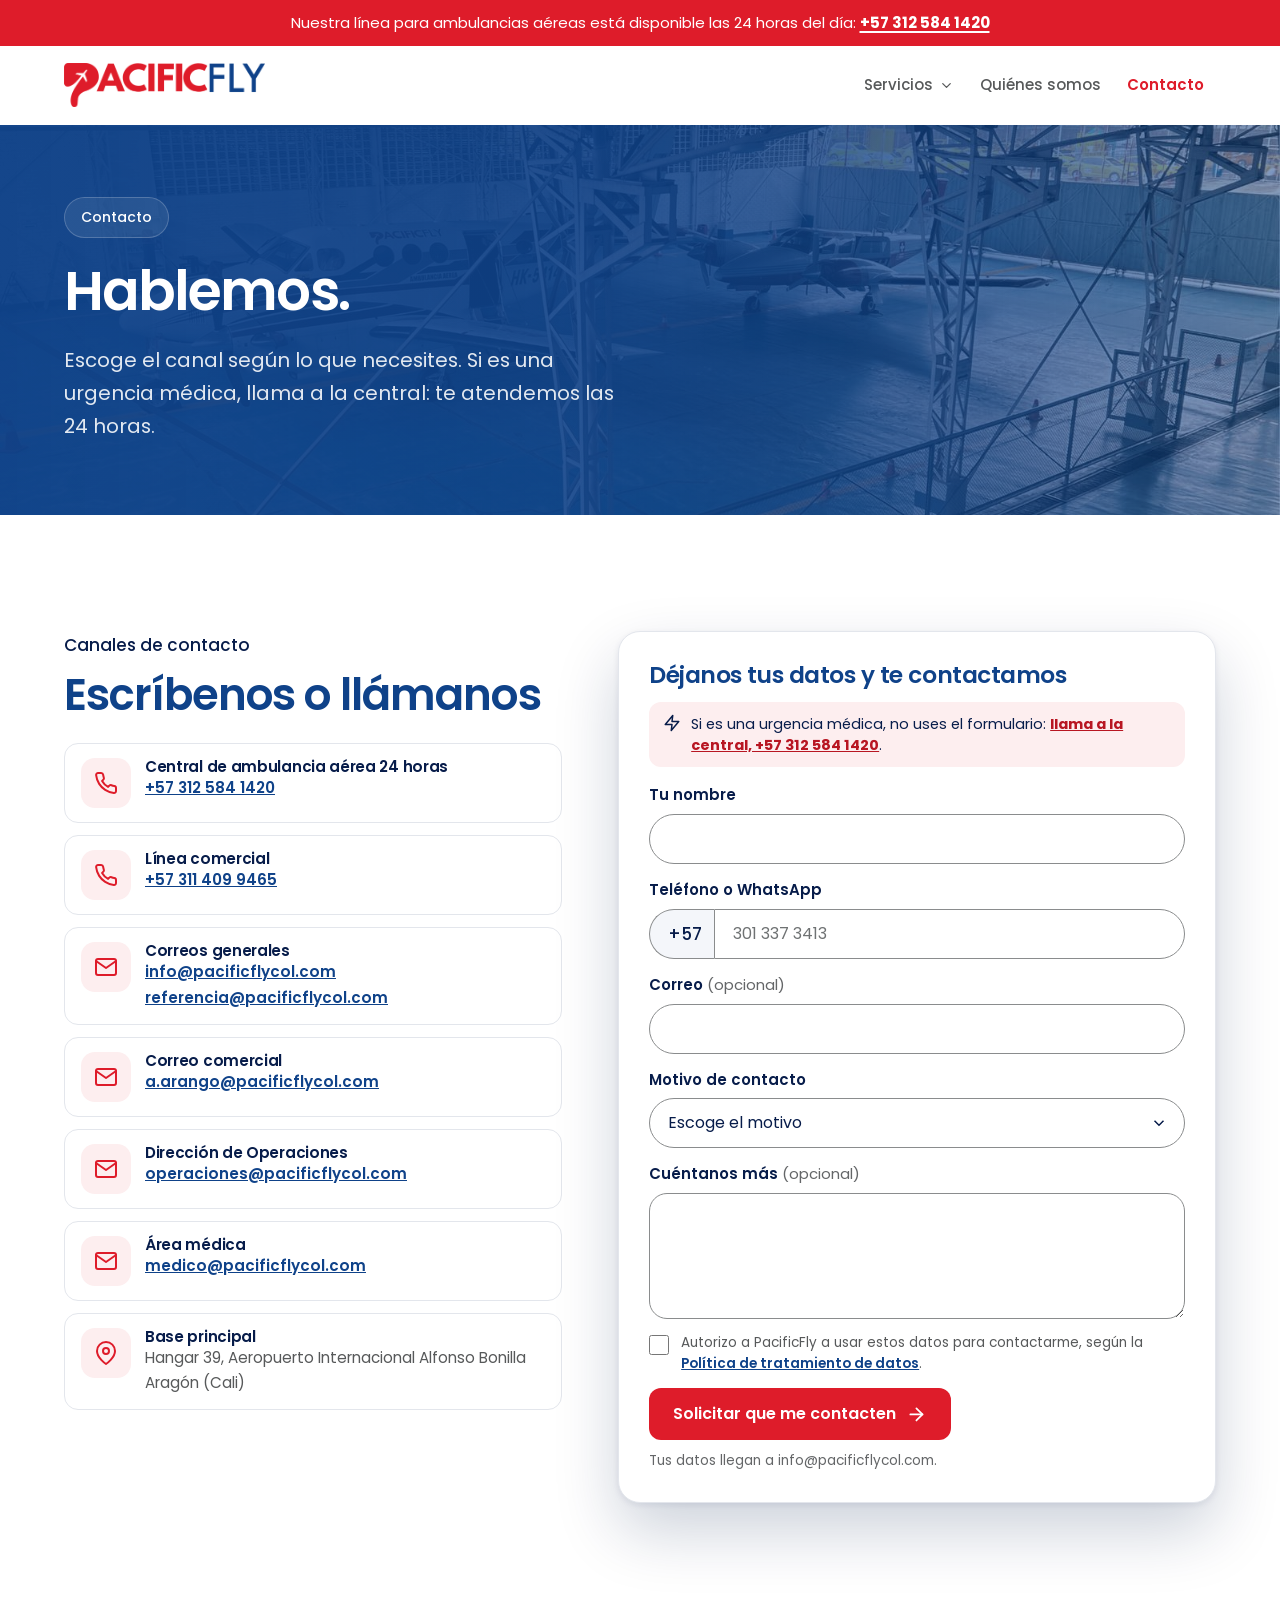
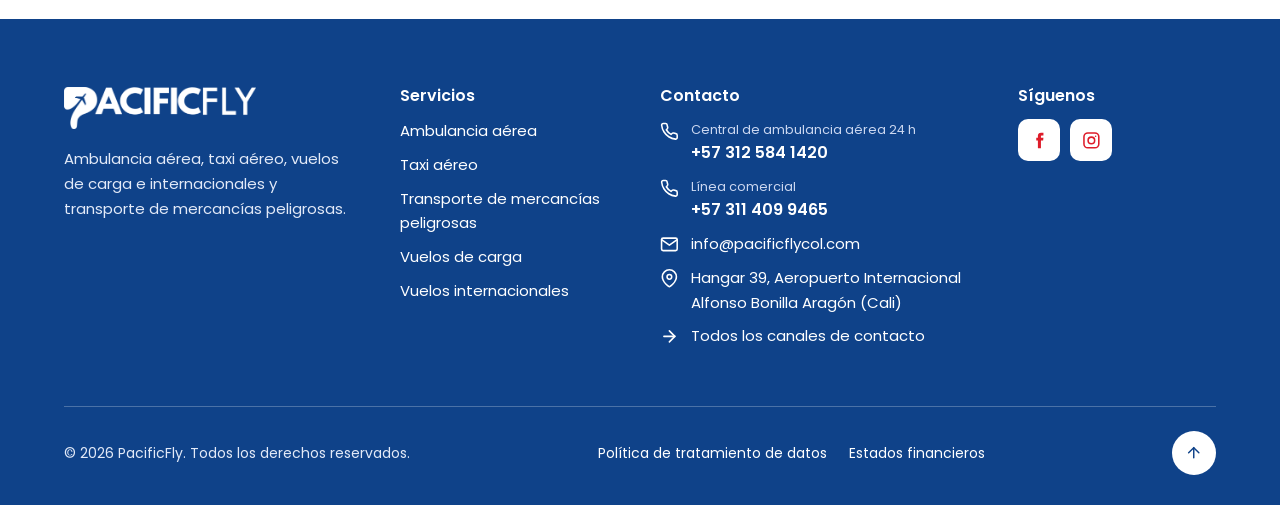
==== contacto.html @ 16eb0196 "Sitio de PacificFly, versión 7" ====
<!doctype html>
<html lang="es-CO">
<head>
<meta charset="utf-8">
<meta name="viewport" content="width=device-width, initial-scale=1, viewport-fit=cover">
<title>Contacto | PacificFly</title>
<meta name="description" content="Canales de contacto de PacificFly: central de ambulancia aérea 24 horas, línea comercial, correos por área y formulario para que te contactemos.">
<meta name="theme-color" content="#0F4289">
<!-- SITIO, versión 7 (5 de octubre de 2026). Generado con _fuente/generar.py: no editar este archivo, editar _fuente/. -->
<link rel="stylesheet" href="assets/estilos.css">
<script>document.documentElement.classList.add('js')</script>
</head>
<body>
<script src="assets/iconos.js"></script>

<a class="saltar" href="#contenido">Saltar al contenido</a>

<div class="barra-urgencia" role="region" aria-label="Línea de ambulancias aéreas">
  <div class="contenedor barra-urgencia__in">
    <p><span class="largo">Nuestra línea para ambulancias aéreas está disponible las 24 horas del día: </span><span class="corto">Ambulancias aéreas 24 h: </span><a href="tel:+573125841420">+57 312 584 1420</a></p>
  </div>
</div>

<header class="cabecera">
  <div class="contenedor cabecera__in">
    <a class="logo" href="index.html" aria-label="PacificFly, inicio"><img src="assets/logo-pacificfly.png" alt="PacificFly" width="900" height="197"></a>
    <nav class="nav" aria-label="Principal">
      <div class="nav__grupo">
        <button class="nav__servicios" type="button" aria-expanded="false" aria-controls="menu-servicios">Servicios<svg class="icono"><use href="#i-abajo"/></svg></button>
        <ul class="nav__desplegable" id="menu-servicios" hidden>
          <li><a href="index.html">Ambulancia aérea</a></li>
          <li><a href="taxi-aereo.html">Taxi aéreo</a></li>
          <li><a href="mercancias-peligrosas.html">Mercancías peligrosas</a></li>
          <li><a href="vuelos-de-carga.html">Vuelos de carga</a></li>
          <li><a href="vuelos-internacionales.html">Vuelos internacionales</a></li>
        </ul>
      </div>
      <a href="index.html#nosotros">Quiénes somos</a>
      <a href="contacto.html" aria-current="page">Contacto</a>
    </nav>
    <button class="menu-btn" type="button" aria-expanded="false" aria-controls="menu-movil" aria-label="Abrir menú"><svg class="icono"><use href="#i-menu"/></svg></button>
  </div>
  <div id="menu-movil" class="menu-movil" hidden>
    <nav class="contenedor" aria-label="Menú">
      <p class="menu-movil__titulo">Servicios</p>
      <a href="index.html">Ambulancia aérea</a>
      <a href="taxi-aereo.html">Taxi aéreo</a>
      <a href="mercancias-peligrosas.html">Mercancías peligrosas</a>
      <a href="vuelos-de-carga.html">Vuelos de carga</a>
      <a href="vuelos-internacionales.html">Vuelos internacionales</a>
      <a href="index.html#nosotros">Quiénes somos</a>
      <a href="contacto.html" aria-current="page">Contacto</a>
    </nav>
  </div>
</header>

<main id="contenido">

  <section class="hero hero--servicio hero--corto oscuro" id="inicio" aria-labelledby="titulo-contacto">
    <div class="hero__fondo" aria-hidden="true"></div>
    <div class="contenedor">
      <div class="hero__texto">
        <p class="chip-vivo">Contacto</p>
        <h1 id="titulo-contacto">Hablemos.</h1>
        <p class="hero__lead">Escoge el canal según lo que necesites. Si es una urgencia médica, llama a la central: te atendemos las 24 horas.</p>
      </div>
    </div>
  </section>

  <section class="seccion contacto" aria-label="Canales y formulario de contacto">
    <div class="contenedor contacto__in">
      <div class="revelar">
        <p class="ceja">Canales de contacto</p>
        <h2>Escríbenos o llámanos</h2>
        <ul class="canales">
          <li class="canal"><span class="icono-caja"><svg class="icono"><use href="#i-tel"/></svg></span><div><h3>Central de ambulancia aérea 24 horas</h3><p><a href="tel:+573125841420">+57 312 584 1420</a></p></div></li>
          <li class="canal"><span class="icono-caja"><svg class="icono"><use href="#i-tel"/></svg></span><div><h3>Línea comercial</h3><p><a href="tel:+573114099465">+57 311 409 9465</a></p></div></li>
          <li class="canal"><span class="icono-caja"><svg class="icono"><use href="#i-correo"/></svg></span><div><h3>Correos generales</h3><p><a href="mailto:info@pacificflycol.com">info@pacificflycol.com</a></p><p><a href="mailto:referencia@pacificflycol.com">referencia@pacificflycol.com</a></p></div></li>
          <li class="canal"><span class="icono-caja"><svg class="icono"><use href="#i-correo"/></svg></span><div><h3>Correo comercial</h3><p><a href="mailto:a.arango@pacificflycol.com">a.arango@pacificflycol.com</a></p></div></li>
          <li class="canal"><span class="icono-caja"><svg class="icono"><use href="#i-correo"/></svg></span><div><h3>Dirección de Operaciones</h3><p><a href="mailto:operaciones@pacificflycol.com">operaciones@pacificflycol.com</a></p></div></li>
          <li class="canal"><span class="icono-caja"><svg class="icono"><use href="#i-correo"/></svg></span><div><h3>Área médica</h3><p><a href="mailto:medico@pacificflycol.com">medico@pacificflycol.com</a></p></div></li>
          <li class="canal"><span class="icono-caja"><svg class="icono"><use href="#i-pin"/></svg></span><div><h3>Base principal</h3><p>Hangar 39, Aeropuerto Internacional Alfonso Bonilla Aragón (Cali)</p></div></li>
        </ul>
      </div>
      <div class="contacto__form revelar">
        <h2 id="form-titulo">Déjanos tus datos y te contactamos</h2>
        <p class="form__aviso"><svg class="icono"><use href="#i-rayo"/></svg><span>Si es una urgencia médica, no uses el formulario: <a href="tel:+573125841420">llama a la central, +57 312 584 1420</a>.</span></p>
        <form id="form-contacto" action="https://formsubmit.co/info@pacificflycol.com" method="POST" data-envio="https://formsubmit.co/ajax/info@pacificflycol.com" novalidate aria-labelledby="form-titulo">
          <input type="hidden" name="_subject" value="Contacto desde la página web">
          <input type="hidden" name="_template" value="table">
          <input type="text" name="_honey" class="sr-only" tabindex="-1" autocomplete="off" aria-hidden="true">
          <div class="formulario">
              <div class="campo">
                <label for="c-nombre">Tu nombre</label>
                <input class="control" id="c-nombre" name="Nombre" autocomplete="name" aria-describedby="c-nombre-error">
                <p class="error" id="c-nombre-error" hidden><svg class="icono"><use href="#i-alerta"/></svg><span></span></p>
              </div>
              <div class="campo">
                <label for="c-telefono">Teléfono o WhatsApp</label>
                <div class="tel"><span class="tel__prefijo" aria-hidden="true">+57</span><input class="control" id="c-telefono" name="Teléfono" type="tel" inputmode="tel" autocomplete="tel-national" placeholder="301 337 3413" aria-describedby="c-telefono-error"></div>
                <p class="error" id="c-telefono-error" hidden><svg class="icono"><use href="#i-alerta"/></svg><span></span></p>
              </div>
              <div class="campo">
                <label for="c-correo">Correo <span class="opcional">(opcional)</span></label>
                <input class="control" id="c-correo" name="Correo" type="email" autocomplete="email" aria-describedby="c-correo-error">
                <p class="error" id="c-correo-error" hidden><svg class="icono"><use href="#i-alerta"/></svg><span></span></p>
              </div>
              <div class="campo">
                <label for="c-motivo">Motivo de contacto</label>
                <select class="control" id="c-motivo" name="Motivo" aria-describedby="c-motivo-error"><option value="" selected disabled>Escoge el motivo</option><option>Ambulancia aérea</option><option>Taxi aéreo</option><option>Mercancías peligrosas</option><option>Vuelos de carga</option><option>Vuelos internacionales</option><option>Otro</option></select>
                <p class="error" id="c-motivo-error" hidden><svg class="icono"><use href="#i-alerta"/></svg><span></span></p>
              </div>
              <div class="campo">
                <label for="c-mensaje">Cuéntanos más <span class="opcional">(opcional)</span></label>
                <textarea class="control control--area" id="c-mensaje" name="Mensaje" rows="4" aria-describedby="c-mensaje-error"></textarea>
                <p class="error" id="c-mensaje-error" hidden><svg class="icono"><use href="#i-alerta"/></svg><span></span></p>
              </div>
              <div class="consentimiento">
                <input type="checkbox" id="c-datos" name="Autorizó el tratamiento de datos" value="Sí" aria-describedby="c-datos-error">
                <div>
                  <label for="c-datos">Autorizo a PacificFly a usar estos datos para contactarme, según la <a href="politica-de-datos.html">Política de tratamiento de datos</a>.</label>
                  <p class="error" id="c-datos-error" hidden><svg class="icono"><use href="#i-alerta"/></svg><span></span></p>
                </div>
              </div>
              <div class="form__pie">
                <button class="btn btn--llamar" type="submit"><span>Solicitar que me contacten</span><svg class="icono"><use href="#i-flecha"/></svg></button>
                <p>Tus datos llegan a info@pacificflycol.com.</p>
              </div>
          </div>
        </form>
        <p class="contacto-resultado contacto-resultado--ok" id="contacto-ok" role="status" tabindex="-1" hidden>Recibimos tus datos. Te contactaremos al <strong class="contacto-tel"></strong>. Si es una urgencia médica, no esperes: <a href="tel:+573125841420">llama a la central, +57 312 584 1420</a>.</p>
        <p class="contacto-resultado contacto-resultado--error" id="contacto-error" role="alert" tabindex="-1" hidden>No pudimos enviar tus datos. Siguen en el formulario: intenta de nuevo o <a href="tel:+573114099465">llama a la línea comercial, +57 311 409 9465</a>.</p>
      </div>
    </div>
  </section>
</main>

<footer class="pie">
  <div class="contenedor">
    <div class="pie__grid">
      <div class="pie__marca">
        <img src="assets/logo-pacificfly-blanco.png" alt="PacificFly" width="900" height="197" loading="lazy">
        <p>Ambulancia aérea, taxi aéreo, vuelos de carga e internacionales y transporte de mercancías peligrosas.</p>
      </div>
      <div>
        <h2>Servicios</h2>
        <ul>
          <li><a href="index.html">Ambulancia aérea</a></li>
          <li><a href="taxi-aereo.html">Taxi aéreo</a></li>
          <li><a href="mercancias-peligrosas.html">Transporte de mercancías peligrosas</a></li>
          <li><a href="vuelos-de-carga.html">Vuelos de carga</a></li>
          <li><a href="vuelos-internacionales.html">Vuelos internacionales</a></li>
        </ul>
      </div>
      <div>
        <h2>Contacto</h2>
        <ul class="pie__contacto">
          <li><svg class="icono"><use href="#i-tel"/></svg><span><span class="pie__etq">Central de ambulancia aérea 24 h</span><a class="pie__tel" href="tel:+573125841420">+57 312 584 1420</a></span></li>
          <li><svg class="icono"><use href="#i-tel"/></svg><span><span class="pie__etq">Línea comercial</span><a class="pie__tel" href="tel:+573114099465">+57 311 409 9465</a></span></li>
          <li><svg class="icono"><use href="#i-correo"/></svg><a href="mailto:info@pacificflycol.com">info@pacificflycol.com</a></li>
          <li><svg class="icono"><use href="#i-pin"/></svg><span>Hangar 39, Aeropuerto Internacional Alfonso Bonilla Aragón (Cali)</span></li>
          <li><svg class="icono"><use href="#i-flecha"/></svg><a href="contacto.html">Todos los canales de contacto</a></li>
        </ul>
      </div>
      <div>
        <h2>Síguenos</h2>
        <div class="redes">
          <a href="#" aria-label="PacificFly en Facebook"><svg class="icono"><use href="#i-fb"/></svg></a>
          <a href="#" aria-label="PacificFly en Instagram"><svg class="icono"><use href="#i-ig"/></svg></a>
        </div>
      </div>
    </div>
    <div class="pie__base">
      <p>© <span id="anio">2026</span> PacificFly. Todos los derechos reservados.</p>
      <nav class="pie__legal" aria-label="Información legal">
        <a href="politica-de-datos.html">Política de tratamiento de datos</a>
        <a href="#">Estados financieros</a>
      </nav>
      <a class="subir" href="#inicio" aria-label="Volver arriba"><svg class="icono"><use href="#i-arriba"/></svg></a>
    </div>
  </div>
</footer>

<nav class="barra-movil" aria-label="Contacto rápido">
  <a class="btn btn--llamar" href="tel:+573125841420"><svg class="icono"><use href="#i-tel"/></svg>Llamar 24 h</a>
  <a class="btn btn--wa-claro" href="https://wa.me/573125841420?text=Hola%2C%20necesito%20un%20traslado%20en%20ambulancia%20a%C3%A9rea." target="_blank" rel="noopener"><svg class="icono"><use href="#i-wa"/></svg>WhatsApp</a>
</nav>

<script src="assets/app.js"></script>
</body>
</html>
---- assets/estilos.css ----
/* PacificFly — estilos compartidos de la propuesta (versión 6, 5 de octubre de 2026).
   Marca: rojo #DE1C2A y azul #0F4289 en títulos, fondos y acciones. Secundarios (navy #071C4A,
   grises, blanco y rojos cercanos) solo en textos secundarios, detalles y títulos pequeños.
   Tipografía: Poppins, de los archivos que entregó la marca (assets/fuentes). */
@font-face{font-family:'Poppins';font-style:normal;font-weight:400;font-display:swap;src:url(fuentes/poppins-regular.woff2) format('woff2')}
@font-face{font-family:'Poppins';font-style:normal;font-weight:500;font-display:swap;src:url(fuentes/poppins-medium.woff2) format('woff2')}
@font-face{font-family:'Poppins';font-style:normal;font-weight:600;font-display:swap;src:url(fuentes/poppins-semibold.woff2) format('woff2')}
@font-face{font-family:'Poppins';font-style:normal;font-weight:700;font-display:swap;src:url(fuentes/poppins-bold.woff2) format('woff2')}
:root{
  --rojo:#DE1C2A; --rojo-osc:#B81622; --rojo-tinte:#FDEEEF; --rojo-mapa:#A8141F;
  --azul:#0F4289; --navy:#071C4A;
  --gris-50:#EEF0F3; --gris-100:#DCDFE5; --gris-claro:#DCE0E7; --gris-mapa:#CDD1D8; --azul-mapa:#A9C0E4;
  --gris:#57595A; --gris-2:#646668; --gris-borde:#8A8C8D; --gris-linea:#E3E6EC; --fondo:#F4F6FA;
  --verde-wa:#128C4A;
  --sombra:0 1px 2px rgba(7,28,74,.06),0 10px 30px rgba(7,28,74,.10);
  --sombra-alta:0 2px 6px rgba(7,28,74,.08),0 28px 64px rgba(7,28,74,.20);
}
*,*::before,*::after{box-sizing:border-box}
[hidden]{display:none!important}
html{scroll-behavior:smooth;-webkit-text-size-adjust:100%;scroll-padding-top:140px}
body{margin:0;font-family:'Poppins',system-ui,-apple-system,'Segoe UI',Roboto,Arial,sans-serif;font-size:1.0625rem;line-height:1.65;color:var(--gris);background:#fff;-webkit-font-smoothing:antialiased;text-rendering:optimizeLegibility}
img{max-width:100%;height:auto;display:block}
a{color:inherit}
h1,h2,h3{color:var(--azul);margin:0;font-weight:600;letter-spacing:-.02em;line-height:1.12}
h3{color:var(--navy)}
h2{font-size:clamp(1.9rem,3.4vw,2.85rem)}
p{margin:0}
ul,ol{margin:0;padding:0;list-style:none}
.contenedor{width:100%;max-width:1200px;margin:0 auto;padding:0 24px}
.sr-only{position:absolute;width:1px;height:1px;padding:0;margin:-1px;overflow:hidden;clip:rect(0,0,0,0);white-space:nowrap;border:0}
.icono{width:1.25em;height:1.25em;flex:none;fill:none;stroke:currentColor;stroke-width:2;stroke-linecap:round;stroke-linejoin:round}
:focus-visible{outline:3px solid var(--azul);outline-offset:3px;border-radius:8px}
.oscuro :focus-visible{outline-color:#fff}
.saltar{position:absolute;left:16px;top:-80px;background:var(--navy);color:#fff;padding:10px 16px;border-radius:8px;z-index:100;text-decoration:none;font-weight:600}
.saltar:focus{top:12px}
.aviso-prototipo{margin:0;padding:7px 16px;background:#2B2D30;color:#fff;font-size:.8125rem;line-height:1.4;text-align:center}

/* Botones: sin brillo ni ondas (versión 2) */
.btn{display:inline-flex;align-items:center;justify-content:center;gap:.65em;min-height:52px;padding:.7em 1.35em;border-radius:12px;border:2px solid transparent;font:inherit;font-size:1rem;font-weight:600;line-height:1.2;text-decoration:none;cursor:pointer;transition:background-color .2s ease,border-color .2s ease}
.btn .icono{width:1.3em;height:1.3em}
.btn--llamar{background:var(--rojo);color:#fff}
.btn--llamar:hover{background:var(--rojo-osc)}
.btn--llamar .timbre{display:grid;place-items:center;width:2.1em;height:2.1em;border-radius:50%;background:rgba(0,0,0,.16)}
.btn__txt{display:flex;flex-direction:column;align-items:flex-start;text-align:left;gap:2px}
.btn__txt small{font-size:.85rem;font-weight:500;letter-spacing:.02em}
.btn--xl{min-height:66px;padding:.7em 1.5em .7em .9em;font-size:1.0625rem}
.btn--wa{background:rgba(255,255,255,.07);color:#fff;border-color:rgba(255,255,255,.6)}
.btn--wa:hover{background:rgba(255,255,255,.15)}
.btn--wa-claro{background:#fff;color:var(--navy);border-color:var(--gris-borde)}
.btn--wa-claro:hover{border-color:var(--navy)}
.btn--wa-claro .icono{color:var(--verde-wa)}

/* Barra superior: frase y número, sin punto ni botón */
.barra-urgencia{background:var(--rojo);color:#fff;font-size:.9375rem}
.barra-urgencia__in{display:flex;align-items:center;justify-content:center;min-height:46px;text-align:center}
.barra-urgencia a{font-weight:700;white-space:nowrap;text-decoration:underline;text-decoration-thickness:1.5px;text-underline-offset:3px}
.barra-urgencia :focus-visible{outline-color:#fff}
.barra-urgencia .corto{display:none}

/* Cabecera, sin botón de llamada */
.cabecera{position:sticky;top:0;z-index:40;background:rgba(255,255,255,.97);backdrop-filter:saturate(1.4) blur(12px);border-bottom:1px solid transparent;transition:box-shadow .25s,border-color .25s}
.cabecera.con-sombra{box-shadow:0 8px 28px -14px rgba(7,28,74,.35);border-color:var(--gris-linea)}
.cabecera__in{display:flex;align-items:center;gap:20px;min-height:78px}
.logo{display:block;flex:none}
.logo img{height:44px;width:auto}
.nav{margin-left:auto;display:flex;align-items:center;gap:2px}
.nav a{padding:10px 12px;border-radius:8px;color:var(--gris);font-size:.9375rem;font-weight:500;text-decoration:none;transition:color .15s,background-color .15s}
.nav a:hover{color:var(--navy);background:var(--gris-50)}
.nav a[aria-current="page"]{color:var(--rojo);font-weight:600}
.nav__grupo{position:relative}
.nav__servicios{display:inline-flex;align-items:center;gap:6px;padding:10px 12px;border:0;border-radius:8px;background:none;color:var(--gris);font:inherit;font-size:.9375rem;font-weight:500;cursor:pointer}
.nav__servicios:hover,.nav__servicios[aria-expanded="true"]{color:var(--navy);background:var(--gris-50)}
.nav__servicios--activo{color:var(--rojo);font-weight:600}
.nav__servicios .icono{width:1em;height:1em;transition:transform .2s ease}
.nav__servicios[aria-expanded="true"] .icono{transform:rotate(180deg)}
.nav__desplegable{position:absolute;left:0;top:calc(100% + 8px);z-index:45;min-width:250px;margin:0;padding:8px;list-style:none;border-radius:14px;background:#fff;border:1px solid var(--gris-linea);box-shadow:var(--sombra-alta)}
.nav__desplegable a{display:block;padding:10px 12px}
.menu-movil__titulo{margin:8px 4px 0;font-size:.8rem;font-weight:600;letter-spacing:.06em;text-transform:uppercase;color:var(--gris-2)}
.menu-btn{display:none;width:46px;height:46px;margin-left:auto;border-radius:12px;align-items:center;justify-content:center;border:1.5px solid var(--gris-linea);background:#fff;color:var(--navy);cursor:pointer}
.menu-movil{border-top:1px solid var(--gris-linea);background:#fff;padding:8px 0 16px}
.menu-movil a{display:block;padding:14px 4px;border-bottom:1px solid var(--gris-linea);color:var(--navy);font-weight:500;text-decoration:none}
.menu-movil a[aria-current="page"]{color:var(--rojo);font-weight:600}
@media (min-width:761px){
  .barra-urgencia{position:sticky;top:0;z-index:41}
  .cabecera{top:46px}
}

/* Hero */
.hero{position:relative;isolation:isolate;overflow:hidden;background:var(--azul);color:#fff;padding:64px 0 104px}
.hero__fondo{position:absolute;inset:0;z-index:-2;background:url(hero-abordaje.jpg) 74% 34%/cover no-repeat;transform-origin:72% 40%;animation:acercar 16s ease-out both}
@keyframes acercar{from{transform:scale(1.09)}to{transform:scale(1)}}
.hero::before{content:"";position:absolute;inset:0;z-index:-1;background:
  linear-gradient(90deg,rgba(15,66,137,.97) 0%,rgba(15,66,137,.92) 34%,rgba(15,66,137,.62) 58%,rgba(15,66,137,.14) 100%),
  linear-gradient(0deg,rgba(15,66,137,.96) 0%,rgba(15,66,137,0) 44%)}
.hero__texto{position:relative;max-width:900px}
.chip-vivo{display:inline-flex;align-items:center;margin-bottom:24px;padding:8px 16px;border-radius:999px;background:rgba(255,255,255,.08);border:1px solid rgba(255,255,255,.2);font-size:.875rem;font-weight:500}
.hero h1{color:#fff;font-size:clamp(2.25rem,4.3vw,3.6rem);line-height:1.06;letter-spacing:-.035em}
.hero__lead{max-width:570px;margin-top:24px;font-size:clamp(1.05rem,1.55vw,1.25rem);color:rgba(255,255,255,.88)}
.hero__acciones{display:flex;flex-wrap:wrap;gap:14px;margin-top:34px}
.hero__garantias{display:flex;flex-wrap:wrap;gap:10px 24px;margin-top:28px;font-size:.9375rem;color:rgba(255,255,255,.92)}
.hero__garantias li{display:flex;align-items:center;gap:9px}
.check-circulo{display:grid;place-items:center;width:22px;height:22px;border-radius:50%;background:var(--rojo);color:#fff;flex:none}
.check-circulo .icono{width:13px;height:13px;stroke-width:3.2}
/* Hero de las páginas de servicio */
.hero--servicio{padding:72px 0 104px}
.hero--servicio .hero__fondo{background-image:url(hangar.jpg);background-position:center 62%;filter:grayscale(.35)}
.hero--servicio::before{background:linear-gradient(90deg,rgba(15,66,137,.97) 0%,rgba(15,66,137,.9) 45%,rgba(15,66,137,.72) 75%,rgba(15,66,137,.5) 100%)}
.hero__avion{position:absolute;right:-60px;bottom:28px;width:min(56vw,760px);z-index:0;pointer-events:none}


/* Tarjeta de urgencia */
/* Widget lateral «Ten a la mano»: pestaña en el borde derecho (escritorio) o botón flotante (celular) */
.ayuda{position:fixed;z-index:55;right:0;top:50%;transform:translateY(-50%);display:flex;flex-direction:row-reverse;align-items:center;gap:12px;pointer-events:none}
.ayuda > *{pointer-events:auto}
.ayuda__boton{display:flex;align-items:center;gap:10px;padding:18px 12px;border:2px solid #fff;border-left:0;border-radius:14px 0 0 14px;background:var(--azul);color:#fff;font:inherit;font-size:.9375rem;font-weight:600;cursor:pointer;writing-mode:vertical-rl;transform:rotate(180deg);box-shadow:var(--sombra-alta)}
.ayuda__boton:hover{background:var(--navy)}
.ayuda__boton .icono{transform:rotate(180deg)}
.ayuda__boton[aria-expanded="true"]{background:var(--navy)}
.ayuda__panel{width:360px;max-height:min(70vh,560px);overflow:auto;padding:20px 22px;border-radius:18px;background:#fff;border:1px solid var(--gris-linea);box-shadow:var(--sombra-alta)}
.ayuda__panel:not([hidden]){animation:ayudaEntra .25s ease}
@keyframes ayudaEntra{from{opacity:0;transform:translateX(14px)}to{opacity:1;transform:none}}
.ayuda__cabeza{display:flex;align-items:flex-start;justify-content:space-between;gap:12px}
.ayuda__cabeza h2{font-size:1.125rem;line-height:1.3;color:var(--navy)}
.ayuda__cabeza h2:focus{outline:none}
.ayuda__cerrar{display:grid;place-items:center;flex:none;width:36px;height:36px;border:0;border-radius:50%;background:var(--fondo);color:var(--navy);cursor:pointer}
.ayuda__cerrar:hover{background:var(--gris-100)}
.ayuda__sub{margin-top:6px;font-size:.875rem;font-weight:600;color:var(--azul)}
.ayuda .checklist{margin-top:12px}
.checklist strong{color:var(--navy);font-weight:600}
.tener{padding:22px 24px;border-radius:16px;background:var(--fondo)}
.tener h3{font-size:1rem}
.checklist{display:grid;grid-template-columns:1fr;gap:10px;margin-top:12px;font-size:.9375rem;line-height:1.45}
.checklist--2{grid-template-columns:1fr 1fr;gap:10px 24px}
.checklist li{display:flex;align-items:flex-start;gap:10px}
.checklist .icono{width:1.05em;height:1.05em;margin-top:.15em;color:var(--rojo);stroke-width:3}
.tener__nota{margin-top:14px;font-size:.9rem;color:var(--gris-2)}

/* Formulario de contacto (página Contacto) */
.enlace{display:inline-flex;align-items:center;gap:.4em;padding:0;border:0;background:none;color:var(--azul);font:inherit;font-weight:600;text-align:left;text-decoration:underline;text-decoration-thickness:1.5px;text-underline-offset:4px;cursor:pointer}
.enlace .icono{width:1.05em;height:1.05em}
.form-contacto{margin-top:18px;padding-top:18px;border-top:1px solid var(--gris-linea)}
.form__aviso{display:flex;gap:10px;align-items:flex-start;padding:12px 14px;border-radius:12px;background:var(--rojo-tinte);color:var(--navy);font-size:.9rem;line-height:1.45}
.form__aviso a{color:var(--rojo-osc);font-weight:700}
.formulario{display:grid;grid-template-columns:1fr;gap:14px;margin-top:16px}
.campo{display:grid;gap:6px}
.campo label{font-size:.9375rem;font-weight:600;color:var(--navy)}
.control{width:100%;height:50px;padding:0 18px;border-radius:999px;border:1.5px solid var(--gris-borde);background:#fff;color:var(--navy);font:inherit;font-size:1rem}
.control::placeholder{color:#6F7273}
.control:focus{outline:none;border-color:var(--azul);box-shadow:0 0 0 4px rgba(15,66,137,.2)}
.control[aria-invalid="true"]{border-color:var(--rojo);box-shadow:0 0 0 4px rgba(222,28,42,.12)}
.tel{display:flex}
.tel__prefijo{display:flex;align-items:center;padding:0 12px 0 18px;border:1.5px solid var(--gris-borde);border-right:0;border-radius:999px 0 0 999px;background:var(--fondo);color:var(--navy);font-weight:500}
.tel .control{border-radius:0 999px 999px 0}
.error{display:flex;align-items:flex-start;gap:6px;color:#B0102A;font-size:.875rem;font-weight:500;line-height:1.4}
.error .icono{width:1.1em;height:1.1em;margin-top:.1em}
.consentimiento{display:flex;align-items:flex-start;gap:12px;font-size:.85rem;line-height:1.5}
.consentimiento input{flex:none;width:20px;height:20px;margin:2px 0 0;accent-color:var(--azul)}
.consentimiento a{color:var(--azul);font-weight:600}
.form__pie{display:flex;flex-wrap:wrap;align-items:center;gap:10px 16px}
.form__pie p{font-size:.85rem;color:var(--gris-2)}
.btn[disabled]{opacity:.7;cursor:progress}
.contacto-resultado{margin-top:18px;padding:16px 18px;border-radius:14px;font-size:.95rem;line-height:1.5}
.contacto-resultado:focus{outline:none}
.contacto-resultado--ok{background:#E6F6EE;color:#0B5E35}
.contacto-resultado--error{background:var(--rojo-tinte);color:var(--navy)}
.contacto-resultado a{color:inherit;font-weight:700}

.control--area{height:auto;min-height:110px;padding:14px 18px;border-radius:18px;resize:vertical;line-height:1.5}
select.control{appearance:none;background:#fff url("data:image/svg+xml,%3Csvg xmlns='http://www.w3.org/2000/svg' viewBox='0 0 24 24' fill='none' stroke='%23071C4A' stroke-width='2'%3E%3Cpolyline points='6 9 12 15 18 9'/%3E%3C/svg%3E") right 16px center/18px no-repeat;padding-right:44px}
.opcional{font-weight:400;color:var(--gris-2)}
.hero--corto{padding-bottom:72px}
.contacto__in{display:grid;grid-template-columns:5fr 6fr;gap:56px;align-items:start}
.canales{display:grid;gap:12px;margin-top:24px}
.canal{display:flex;gap:14px;align-items:flex-start;padding:14px 16px;border-radius:14px;border:1px solid var(--gris-linea);background:#fff}
.canal h3{font-size:.95rem}
.canal p{font-size:.95rem;overflow-wrap:anywhere}
.canal a{color:var(--azul);font-weight:600}
.contacto__form{padding:30px;border-radius:22px;background:#fff;border:1px solid var(--gris-linea);box-shadow:var(--sombra-alta)}
.contacto__form h2{font-size:1.45rem}
.contacto__form .form__aviso{margin-top:14px}

/* Política de tratamiento de datos */
.legal__in{display:grid;grid-template-columns:260px 1fr;gap:64px;align-items:start}
.legal__indice{position:sticky;top:120px;padding:22px 20px;border-radius:18px;background:var(--fondo);border:1px solid var(--gris-linea)}
.legal__indice-titulo{margin-bottom:10px;color:var(--navy);font-weight:600}
.legal__indice ol{margin:0;padding-left:20px;list-style:decimal;font-size:.9rem;line-height:1.5}
.legal__indice li+li{margin-top:6px}
.legal__indice a{color:var(--gris);text-decoration:none}
.legal__indice a:hover{color:var(--azul);text-decoration:underline}
.legal__texto{max-width:760px}
.legal__descarga{max-width:760px}.legal__descarga p+p{margin-top:16px}.legal__descarga .btn{margin-top:32px}
.legal__texto h2{margin-top:44px;font-size:1.5rem;scroll-margin-top:120px}
.legal__texto h3{font-size:1.0625rem;color:var(--navy)}
.legal__texto p,.legal__texto li{margin-top:12px;line-height:1.7}
.legal__texto ul{padding-left:22px;list-style:disc}
.legal__texto li::marker{color:var(--rojo)}
.legal__texto a{color:var(--azul)}
.legal__texto mark{padding:0 4px;border-radius:4px;background:#FFF1B8;color:var(--navy);font-weight:600}
.legal__aviso{padding:18px 20px;border-radius:14px;background:var(--rojo-tinte);border-left:4px solid var(--rojo);color:var(--navy)}
.legal__aviso p{margin-top:6px}
.legal__definiciones{margin-top:16px}
.legal__definiciones div{display:grid;grid-template-columns:150px 1fr;gap:16px;padding:12px 0;border-bottom:1px solid var(--gris-linea)}
.legal__definiciones dt{color:var(--navy);font-weight:600}
.legal__definiciones dd{margin:0;line-height:1.6}
.legal__plazos{display:grid;grid-template-columns:1fr 1fr;gap:16px;margin-top:16px}
.legal__plazos>div{padding:20px;border-radius:16px;background:#fff;border:1px solid var(--gris-linea);box-shadow:0 10px 24px -18px rgba(7,28,74,.35)}
.legal__plazos p{margin-top:8px}

/* Secciones y títulos (sin raya roja antes de la ceja) */
.seccion{padding:116px 0}
.ceja{margin-bottom:12px;color:var(--navy);font-size:1.0625rem;font-weight:500}
.ceja--clara{color:var(--gris-claro)}
.intro{max-width:620px;margin-top:16px;font-size:1.125rem}

/* Cobertura */
.cobertura{background:var(--fondo)}
.solo-celular{display:none}
@media (min-width:761px){#cobertura{padding:56px 0}#nosotros{padding-bottom:56px}#flota{padding-top:64px}}
.cobertura__in{display:grid;grid-template-columns:5fr 6fr;gap:56px;align-items:center}
.cifras-mini{display:grid;grid-template-columns:repeat(3,1fr);gap:12px;margin:30px 0 26px}
.cifras-mini div{padding:16px;border-radius:14px;background:#fff;border:1px solid var(--gris-linea)}
.cifras-mini dt{font-size:1.85rem;font-weight:700;line-height:1.1;color:var(--navy);letter-spacing:-.02em}
.cifras-mini dd{margin:6px 0 0;font-size:.85rem;line-height:1.35;color:var(--gris-2)}
.cobertura__cta{font-size:1rem}
.cobertura__cta a{color:var(--azul);font-weight:600}
.mapa{position:relative;margin:0}
.mapa > svg{display:block;width:100%;height:auto;max-height:760px;overflow:visible}
.depto{fill:var(--azul-mapa);stroke:#fff;stroke-width:1.5;transition:fill .7s ease}
.depto--cob{fill:var(--rojo)}
.depto--cob2{fill:var(--rojo-mapa)}
.js .mapa:not(.en-vista) .depto--cob,.js .mapa:not(.en-vista) .depto--cob2{fill:var(--azul-mapa)}
.ruta{fill:none;stroke:var(--azul);stroke-width:2.4;stroke-linecap:round;stroke-dasharray:1;stroke-dashoffset:0;transition:stroke-dashoffset 1.3s cubic-bezier(.3,.6,.2,1)}
.js .mapa:not(.en-vista) .ruta{stroke-dashoffset:1}
.nodo{fill:#fff;stroke:var(--azul);stroke-width:2.6;transition:opacity .5s ease}
.js .mapa:not(.en-vista) .nodo,.js .mapa:not(.en-vista) .etiqueta{opacity:0}
.etiqueta{font-family:'Poppins',sans-serif;font-size:19px;font-weight:600;fill:var(--navy);paint-order:stroke;stroke:#F4F6FA;stroke-width:5px;stroke-linejoin:round;transition:opacity .6s ease 1.4s}
.etiqueta--base{font-size:22px;font-weight:700}
.capital{fill:#fff;stroke:var(--gris-2);stroke-width:1.6px;transition:opacity .6s ease 1.2s}
.js .mapa:not(.en-vista) .capital{opacity:0}
.etiqueta--capital{font-size:18px;font-weight:500;fill:var(--gris);stroke-width:5px}
.ruta--aliado{stroke-dasharray:1.3 1.5;stroke-width:2.2;transition:opacity .8s ease}
.js .mapa:not(.en-vista) .ruta--aliado{stroke-dashoffset:0;opacity:0}
.ruta--zona{stroke:var(--rojo);stroke-width:4}
.nodo--zona{fill:var(--rojo);stroke:#fff;stroke-width:3}
.etiqueta--zona{fill:var(--rojo);font-weight:700}
.base-pin{fill:var(--rojo);stroke:#fff;stroke-width:2.5}
.base-pulso{fill:none;stroke:var(--rojo);stroke-width:2;transform-box:fill-box;transform-origin:center;animation:pulsoBase 3s ease-out infinite}
@keyframes pulsoBase{from{transform:scale(.4);opacity:.6}to{transform:scale(2.2);opacity:0}}
.insular__caja{fill:#fff;stroke:var(--gris-borde);stroke-width:1.2}
.insular__isla{fill:var(--azul-mapa);stroke:var(--azul);stroke-width:1.6px;vector-effect:non-scaling-stroke}
.etiqueta--insular{font-size:14px;font-weight:500;fill:var(--gris-2)}
.cobertura__zona{margin-top:14px;padding:12px 16px;border-left:4px solid var(--rojo);border-radius:0 12px 12px 0;background:#fff;color:var(--navy)}
.avioncito{fill:var(--navy);opacity:0;transition:opacity .5s ease 2.4s}
.mapa.en-vista .avioncito{opacity:1}
.leyenda{display:flex;flex-wrap:wrap;gap:8px 20px;margin-top:14px;font-size:.8125rem;color:var(--gris-2)}
.leyenda span{display:inline-flex;align-items:center;gap:8px}
.muestra{display:inline-block;width:14px;height:14px;border-radius:4px}
.muestra--linea{width:22px;height:0;border-radius:0;border-top:2.4px solid var(--azul)}
.muestra--cobertura{background:var(--azul-mapa);border:1px solid #8FA9D6}
.muestra--punteada{border-top-style:dashed}
.muestra--pin{width:16px;height:16px;fill:var(--rojo)}

/* Páginas de servicio: lo que hay que tener a la mano para cotizar */
.requisitos{display:grid;grid-template-columns:5fr 6fr;gap:56px;align-items:center}
.requisitos .tener{background:#fff;border:1px solid var(--gris-linea)}
@media (max-width:1100px){.requisitos{grid-template-columns:1fr;gap:28px}}

/* Cómo funciona */
.pasos{--n:4;position:relative;margin-top:54px}
.pasos__lista{display:grid;grid-auto-flow:column;grid-auto-columns:1fr;gap:24px}
.pasos__ruta{position:absolute;top:34px;left:calc(50% / var(--n));right:calc(50% / var(--n));height:2px;background:repeating-linear-gradient(90deg,#B5BAC3 0 7px,transparent 7px 15px)}
.pasos__progreso{display:none}
.pasos__avion{position:absolute;top:-11px;left:0;width:24px;height:24px;color:var(--azul);transform:rotate(90deg)}
.pasos.en-vista .pasos__avion{animation:volar 3.2s .4s cubic-bezier(.45,0,.25,1) both}
@keyframes volar{from{left:0}to{left:calc(100% - 24px)}}
.paso{position:relative}
.paso__icono{position:relative;z-index:1;display:grid;place-items:center;width:70px;height:70px;border-radius:50%;background:#fff;border:2px solid var(--gris-100);color:var(--azul);box-shadow:var(--sombra)}
.paso__icono .icono{width:28px;height:28px}
.paso:first-child .paso__icono{background:var(--rojo);border-color:var(--rojo);color:#fff}
.paso:last-child .paso__icono{background:var(--navy);border-color:var(--navy);color:#fff}
.paso__num{display:block;margin-top:20px;font-size:.8rem;font-weight:600;letter-spacing:.08em;color:var(--rojo)}
.paso h3{margin-top:4px;font-size:1.1875rem}
.paso p{margin-top:8px;font-size:.98rem}
.pasos__cierre{margin-top:44px;text-align:center;font-size:1.25rem;font-weight:600;color:var(--azul)}

/* Tipos de traslado: cuadrícula de 4 x 2 en escritorio, deslizable en celular */
.tipos{position:relative;isolation:isolate;overflow:hidden;background:var(--azul);color:#fff}
.tipos__fondo{position:absolute;inset:0;z-index:-2;background:url(hangar.jpg) center 62%/cover no-repeat;filter:grayscale(1) contrast(1.1);opacity:.55}
.tipos::before{content:"";position:absolute;inset:0;z-index:-1;background:linear-gradient(160deg,rgba(15,66,137,.95) 0%,rgba(15,66,137,.86) 100%)}
.tipos h2{color:#fff}
.tipos .intro{color:rgba(255,255,255,.85)}
.tipos__grid{display:grid;grid-template-columns:repeat(4,1fr);gap:20px;margin-top:48px}
.tipo{display:flex;flex-direction:column;padding:28px 24px;border-radius:20px;background:rgba(255,255,255,.07);border:1px solid rgba(255,255,255,.16);backdrop-filter:blur(8px);transition:transform .25s ease,background-color .25s ease,border-color .25s ease}
.tipo:hover{transform:translateY(-5px);background:rgba(255,255,255,.11);border-color:rgba(255,255,255,.34)}
.tipos__controles{display:none}
.tipo__icono{display:grid;place-items:center;width:66px;height:66px;border-radius:50%;background:#fff;color:var(--rojo)}
.tipo__icono .icono{width:30px;height:30px;stroke-width:1.8}
.tipo h3{margin-top:20px;font-size:1.1875rem;color:#fff}
.tipo p{margin-top:8px;font-size:.95rem;line-height:1.55;color:rgba(255,255,255,.82)}

/* Indicadores */
.indicadores{position:relative;overflow:hidden;padding:84px 0;background:var(--rojo);color:#fff}
.indicadores h2{color:#fff;text-align:center;font-size:clamp(1.6rem,2.6vw,2.2rem)}
.indicadores__grid{position:relative;display:grid;grid-template-columns:repeat(4,1fr);gap:24px;margin-top:46px;text-align:center}
.indicador .icono{width:46px;height:46px;margin:0 auto;stroke-width:1.6}
.indicador strong{display:block;margin-top:14px;font-size:clamp(2.4rem,4.4vw,3.7rem);font-weight:700;line-height:1;letter-spacing:-.03em;font-variant-numeric:tabular-nums}
.indicador span{display:block;margin-top:10px;font-size:1rem;line-height:1.4}

/* Por qué PacificFly: foto a todo el ancho, en su proporción, sin recortar a nadie */
.porque__in{display:grid;grid-template-columns:1fr 1fr;grid-template-areas:"foto cabeza" "foto cuerpo";column-gap:64px;align-items:start}
.porque__cabeza{grid-area:cabeza;align-self:end}
.porque__cuerpo{grid-area:cuerpo}
.porque__foto{grid-area:foto;align-self:center;position:relative;margin:0 0 36px}
.porque__foto img{width:100%;border-radius:24px;box-shadow:var(--sombra-alta)}
.porque__sello{position:absolute;right:32px;bottom:-36px;display:flex;align-items:center;gap:14px;max-width:310px;padding:16px 18px;border-radius:18px;background:#fff;box-shadow:var(--sombra-alta)}
.porque__sello .icono-caja{width:50px;height:50px;border-radius:50%;background:var(--rojo);color:#fff}
.porque__sello strong{display:block;color:var(--navy);font-size:1rem;line-height:1.3}
.sello__txt span{display:block;font-size:.85rem;color:var(--gris-2);line-height:1.35;margin-top:2px}
.icono-caja{display:grid;place-items:center;flex:none;width:50px;height:50px;border-radius:14px;background:var(--rojo-tinte);color:var(--rojo)}
.icono-caja .icono{width:24px;height:24px}
.razones{display:grid;grid-template-columns:1fr 1fr;gap:26px 28px;margin-top:30px}
.razon h3{margin-top:14px;font-size:1.0625rem}
.razon p{margin-top:6px;font-size:.95rem;line-height:1.55}
.credenciales{display:flex;flex-wrap:wrap;gap:10px;margin-top:34px}
.credenciales li{display:inline-flex;align-items:center;gap:10px;padding:10px 16px;border-radius:999px;border:1px solid var(--gris-linea);background:#fff;color:var(--navy);font-size:.9rem;font-weight:500}
.credenciales .icono{color:var(--azul)}

/* Flota: la imagen cambia con el avión seleccionado */
.flota{overflow:hidden;background:linear-gradient(180deg,#fff 0%,var(--fondo) 100%)}
.flota__in{display:grid;grid-template-columns:5fr 7fr;gap:40px;align-items:center}
.flota__lista{display:grid;gap:12px;margin-top:30px}
.flota__tab{display:flex;align-items:center;gap:16px;width:100%;padding:16px 18px;border-radius:16px;background:#fff;border:2px solid var(--gris-linea);color:var(--navy);font:inherit;text-align:left;cursor:pointer;transition:border-color .15s,background-color .15s}
.flota__tab:hover{border-color:var(--gris-claro)}
.flota__tab[aria-selected="true"]{border-color:var(--azul);background:var(--gris-50)}
.flota__tab .icono-caja{background:var(--gris-50);color:var(--azul)}
.flota__tab[aria-selected="true"] .icono-caja{background:var(--azul);color:#fff}
.flota__tab strong{display:block;font-size:1.0625rem;font-weight:600;line-height:1.3}
.flota__tab small{display:block;font-size:.9rem;color:var(--gris-2)}
.flota__img{position:relative;margin:0;min-height:300px;display:flex;flex-direction:column;justify-content:center}
.flota__img::before{content:attr(data-marca);position:absolute;right:2%;top:-6%;z-index:0;font-size:clamp(7rem,17vw,15rem);font-weight:700;line-height:1;letter-spacing:-.05em;color:var(--gris-50)}
.flota__foto{position:relative;z-index:1;width:118%;max-width:none;margin-left:-4%;transition:opacity .35s ease}
.flota__foto.cambiando{opacity:0}
.flota__foto--estudio{mix-blend-mode:multiply;width:100%;margin-left:0;-webkit-mask-image:linear-gradient(to bottom,transparent,#000 10%,#000 90%,transparent),linear-gradient(to right,transparent,#000 3%,#000 97%,transparent);-webkit-mask-composite:source-in;mask-image:linear-gradient(to bottom,transparent,#000 10%,#000 90%,transparent),linear-gradient(to right,transparent,#000 3%,#000 97%,transparent);mask-composite:intersect}
.flota__pendiente{position:relative;z-index:1;display:grid;place-items:center;gap:12px;min-height:280px;margin:0 6%;padding:28px;border:2px dashed var(--gris-100);border-radius:24px;background:rgba(255,255,255,.7);text-align:center;color:var(--gris-2)}
.flota__pendiente .icono{width:54px;height:54px;color:var(--gris-100)}
.flota__pendiente strong{display:block;color:var(--navy)}
.flota__carrusel{display:none}
.flota__deslizable{display:flex;gap:12px;margin:24px -16px 0;padding:0 16px 4px;overflow-x:auto;scroll-snap-type:x mandatory;scroll-padding:0 16px;scrollbar-width:none;list-style:none}
.flota__deslizable::-webkit-scrollbar{display:none}
.flota__slide{flex:0 0 86%;scroll-snap-align:start;padding:18px 16px;border-radius:18px;background:#fff;border:1px solid var(--gris-linea)}
.flota__slide img{width:100%;height:170px;object-fit:contain}
.flota__slide img.flota__foto--estudio{width:100%}
.flota__slide h3{margin-top:12px;font-size:1.0625rem}
.flota__slide p{margin-top:2px;font-size:.9rem;color:var(--gris-2)}
.flota__controles{display:flex;align-items:center;justify-content:space-between;gap:12px;margin-top:14px}
.flota__btn{display:grid;place-items:center;width:46px;height:46px;border-radius:50%;border:1.5px solid var(--gris-borde);background:#fff;color:var(--navy);cursor:pointer}
.flota__btn:disabled{opacity:.35;cursor:default}
.flota__contador{font-size:.9rem;color:var(--gris-2)}
.flota__img figcaption{position:relative;z-index:1;margin-top:6px;text-align:center;font-size:.875rem;color:var(--gris-2)}

/* Preguntas frecuentes */
.faq__in{display:grid;grid-template-columns:4fr 7fr;gap:64px;align-items:start}
.faq__intro{position:sticky;top:150px}
.acordeon__item{border-bottom:1px solid var(--gris-linea)}
.acordeon__item:first-child{border-top:1px solid var(--gris-linea)}
.acordeon__item h3{margin:0;font-size:inherit;letter-spacing:0}
.acordeon__btn{display:flex;align-items:center;gap:18px;width:100%;padding:24px 0;border:0;background:none;color:var(--navy);font:inherit;text-align:left;cursor:pointer}
.acordeon__num{min-width:2.2ch;font-size:1.25rem;font-weight:400;color:var(--gris-2)}
.acordeon__txt{flex:1;font-size:1.125rem;font-weight:600;line-height:1.35}
.acordeon__flecha{display:grid;place-items:center;flex:none;width:38px;height:38px;border-radius:50%;background:var(--fondo);transition:transform .25s ease,background-color .2s ease,color .2s ease}
.acordeon__btn:hover .acordeon__flecha{background:var(--gris-100)}
.acordeon__btn[aria-expanded="true"] .acordeon__flecha{transform:rotate(180deg);background:var(--rojo);color:#fff}
.acordeon__panel{padding:0 56px 26px calc(2.2ch + 18px)}

/* Llamado final */
.final{position:relative;overflow:hidden;padding:104px 0;background:var(--fondo);text-align:center}
.final p{margin-top:14px;font-size:1.1875rem}
.final__acciones{position:relative;isolation:isolate;display:flex;flex-wrap:wrap;justify-content:center;gap:14px;margin-top:34px}
.final__linea{position:absolute;left:50%;top:50%;z-index:-1;width:100vw;height:120px;transform:translate(-50%,-50%);opacity:.35;pointer-events:none}
.final__nota{margin-top:26px!important;font-size:.9375rem!important}
.final__nota a{color:var(--azul);font-weight:600}

/* Pie */
.pie{background:var(--azul);color:#fff;padding:68px 0 30px;font-size:.9375rem}
.pie__grid{display:grid;grid-template-columns:1.35fr 1fr 1.45fr .9fr;gap:40px}
.pie__marca img{height:42px;width:auto}
.pie__marca p{margin-top:18px;max-width:300px;color:#E3EAF8}
.pie h2{margin-bottom:14px;color:#fff;font-size:1rem;letter-spacing:0}
.pie a{color:#fff;text-decoration:none}
.pie a:hover{text-decoration:underline;text-underline-offset:3px}
.pie li{margin:9px 0}
.pie__contacto li{display:flex;align-items:flex-start;gap:12px}
.pie__contacto .icono{margin-top:.2em}
.pie__etq{display:block;font-size:.8rem;color:#CBD7F0}
.pie__tel{font-weight:600;font-size:1rem}
.redes{display:flex;gap:10px}
.redes a{display:grid;place-items:center;width:42px;height:42px;border-radius:10px;background:#fff;color:var(--rojo)}
.redes a:hover{text-decoration:none}
.pie__base{display:flex;flex-wrap:wrap;align-items:center;justify-content:space-between;gap:14px;margin-top:48px;padding-top:24px;border-top:1px solid rgba(255,255,255,.25);color:#E3EAF8;font-size:.875rem}
.pie__legal{display:flex;flex-wrap:wrap;gap:6px 22px}
.pie .subir{display:grid;place-items:center;width:44px;height:44px;border-radius:50%;background:#fff;color:var(--azul)}
.pie .subir:hover{text-decoration:none}

/* Barra fija de contacto en celular */
.barra-movil{display:none}

/* Aparición al desplazarse */
.js .revelar{opacity:0;transform:translateY(28px);transition:opacity .75s ease,transform .75s cubic-bezier(.2,.7,.2,1)}
.js .revelar.visible{opacity:1;transform:none}

/* Responsive */
@media (max-width:1100px){
  .nav{display:none}
  .menu-btn{display:inline-flex}
  .cobertura__in,.flota__in,.faq__in,.contacto__in{grid-template-columns:1fr}
  .faq__intro{position:static}
  .legal__in{grid-template-columns:1fr;gap:32px}
  .legal__indice{position:static}
  .tipos__grid{grid-template-columns:1fr 1fr}
  .porque__in{grid-template-columns:1fr;grid-template-areas:"cabeza" "foto" "cuerpo"}
  .porque__foto{margin-top:32px}
  .mapa{max-width:640px;margin:0 auto}
  .flota__foto{width:100%;margin:0}
  .hero__avion{opacity:.35}
}
@media (max-width:860px){
  .seccion{padding:76px 0}
  .pasos__lista{grid-auto-flow:row;grid-template-columns:1fr;gap:26px}
  .pasos__ruta{top:0;bottom:0;left:34px;right:auto;width:2px;height:auto;background:repeating-linear-gradient(180deg,#B5BAC3 0 7px,transparent 7px 15px)}
  .pasos__avion{display:none}
  .paso{display:grid;grid-template-columns:70px 1fr;gap:0 20px}
  .paso__icono{grid-row:span 3}
  .paso__num{margin-top:6px}
  .pasos__progreso{display:block;position:absolute;top:0;left:33px;width:4px;height:0;border-radius:2px;background:var(--azul)}
  .js .pasos .paso .paso__icono{background:#fff;border-color:var(--gris-100);color:var(--gris-borde);transition:background-color .35s ease,border-color .35s ease,color .35s ease}
  .js .pasos .paso.activo .paso__icono{background:var(--azul);border-color:var(--azul);color:#fff}
  .js .pasos .paso:last-child.activo .paso__icono{background:var(--rojo);border-color:var(--rojo)}
  .indicadores__grid{grid-template-columns:1fr 1fr;gap:40px 16px}
  .final__linea{display:none}
  .pie__grid{grid-template-columns:1fr 1fr}
}
@media (max-width:760px){
  html{scroll-padding-top:80px}
  body{padding-bottom:calc(78px + env(safe-area-inset-bottom))}
  .contenedor{padding:0 16px}
  .barra-urgencia{font-size:.875rem}
  .barra-urgencia .largo{display:none}
  .barra-urgencia .corto{display:inline}
  .cabecera__in{min-height:64px;gap:10px}
  .logo img{height:34px}
  .hero{padding:40px 0 64px}
  .hero--servicio{padding:40px 0 64px}
  .hero__avion{display:none}
  .solo-escritorio{display:none}
  .hero::before{background:linear-gradient(180deg,rgba(15,66,137,.6) 0%,rgba(15,66,137,.9) 38%,rgba(15,66,137,.97) 70%)}
  .hero__fondo{background-position:72% 0;background-size:auto 62%}
  .hero--servicio .hero__fondo{background-size:cover;background-position:center}
  .hero__acciones .btn{width:100%;justify-content:flex-start}
  .tener{padding:18px}
  .checklist--2{grid-template-columns:1fr}
  .solo-web{display:none}
  .solo-celular{display:block}
  .cobertura__cta{margin-top:18px}
  .js .flota .flota__lista,.js .flota .flota__img{display:none}
  .js .flota .flota__carrusel{display:block}
  .cifras-mini{gap:8px}
  .cifras-mini div{padding:12px 10px}
  .cifras-mini dt{font-size:1.3rem}
  .etiqueta{font-size:30px;stroke-width:7px}
  .etiqueta--base{font-size:32px}
  .etiqueta--sec,.etiqueta--capital{display:none}
  .capital{stroke-width:2.4px}
  .etiqueta--insular{font-size:22px}
  .contacto__form{padding:20px 16px}
  /* Tipos de traslado deslizables */
  .legal__definiciones div,.legal__plazos{grid-template-columns:1fr;gap:6px}
  .legal__plazos{gap:12px}
  .legal__texto h2{margin-top:36px;font-size:1.3rem}
  .tipos__grid{display:flex;gap:12px;margin:32px -16px 0;padding:0 16px 4px;overflow-x:auto;scroll-snap-type:x mandatory;scroll-padding:0 16px;scrollbar-width:none}
  .tipos__grid::-webkit-scrollbar{display:none}
  .tipo{flex:0 0 80%;scroll-snap-align:start;padding:22px 20px}
  .tipos__controles{display:flex;align-items:center;justify-content:space-between;gap:12px;margin-top:16px}
  .tipos__btn{display:grid;place-items:center;width:46px;height:46px;border-radius:50%;border:1.5px solid rgba(255,255,255,.6);background:transparent;color:#fff;cursor:pointer}
  .tipos__btn:disabled{opacity:.35;cursor:default}
  .tipos__contador{font-size:.9rem;color:rgba(255,255,255,.82)}
  .tipo:hover{transform:none}
  .tipo__icono{width:56px;height:56px}
  .tipo__icono .icono{width:26px;height:26px}
  .razones{grid-template-columns:1fr;gap:18px;margin-top:28px}
  .razon{display:grid;grid-template-columns:44px 1fr;gap:0 14px;align-items:start}
  .razon .icono-caja{width:44px;height:44px;grid-row:span 2}
  .razon h3{margin-top:0}
  .razon p{margin-top:2px}
  .porque__foto{margin:28px 0 0}
  .porque__cuerpo .razones{margin-top:28px}
  .porque__foto img{border-radius:18px}
  .porque__sello{position:relative;right:auto;bottom:auto;margin:-28px 12px 0;max-width:none}
  .flota__tab{padding:12px 14px}
  .flota__img::before{top:-2%}
  .flota__pendiente{margin:0;min-height:200px}
  .acordeon__panel{padding:0 0 22px 0}
  .acordeon__txt{font-size:1.0625rem}
  .pie__grid{grid-template-columns:1fr 1fr;gap:32px 20px}
  .pie__marca,.pie__grid>div:nth-child(3){grid-column:1/-1}
  .seccion{padding:64px 0}
  .ayuda{top:auto;right:12px;bottom:calc(88px + env(safe-area-inset-bottom));transform:none;flex-direction:column-reverse;align-items:flex-end;gap:10px}
  .ayuda__boton{writing-mode:horizontal-tb;transform:none;padding:11px 16px;border:1.5px solid var(--gris-linea);border-radius:999px;background:#fff;color:var(--azul)}
  .ayuda__boton:hover{background:var(--fondo)}
  .ayuda__boton[aria-expanded="true"]{background:var(--navy);border-color:var(--navy);color:#fff}
  .ayuda__boton .icono{transform:none}
  .ayuda__panel{width:calc(100vw - 24px);max-height:58vh}
  @keyframes ayudaEntra{from{opacity:0;transform:translateY(14px)}to{opacity:1;transform:none}}
  #nosotros{padding-bottom:32px}
  #flota{padding-top:40px}
  .barra-movil{position:fixed;left:0;right:0;bottom:0;z-index:60;display:grid;grid-template-columns:1.35fr 1fr;gap:10px;padding:10px 12px calc(10px + env(safe-area-inset-bottom));background:rgba(255,255,255,.97);backdrop-filter:blur(12px);box-shadow:0 -10px 30px -12px rgba(7,28,74,.35)}
  .barra-movil .btn{min-height:56px;padding:.5em .8em}
}

@media (prefers-reduced-motion:reduce){
  html{scroll-behavior:auto}
  *,*::before,*::after{animation-duration:.001ms!important;animation-delay:0s!important;animation-iteration-count:1!important;transition-duration:.001ms!important;transition-delay:0s!important}
  .hero__fondo{animation:none}
  .js .revelar{opacity:1;transform:none}
  .movil-anim{display:none}
}
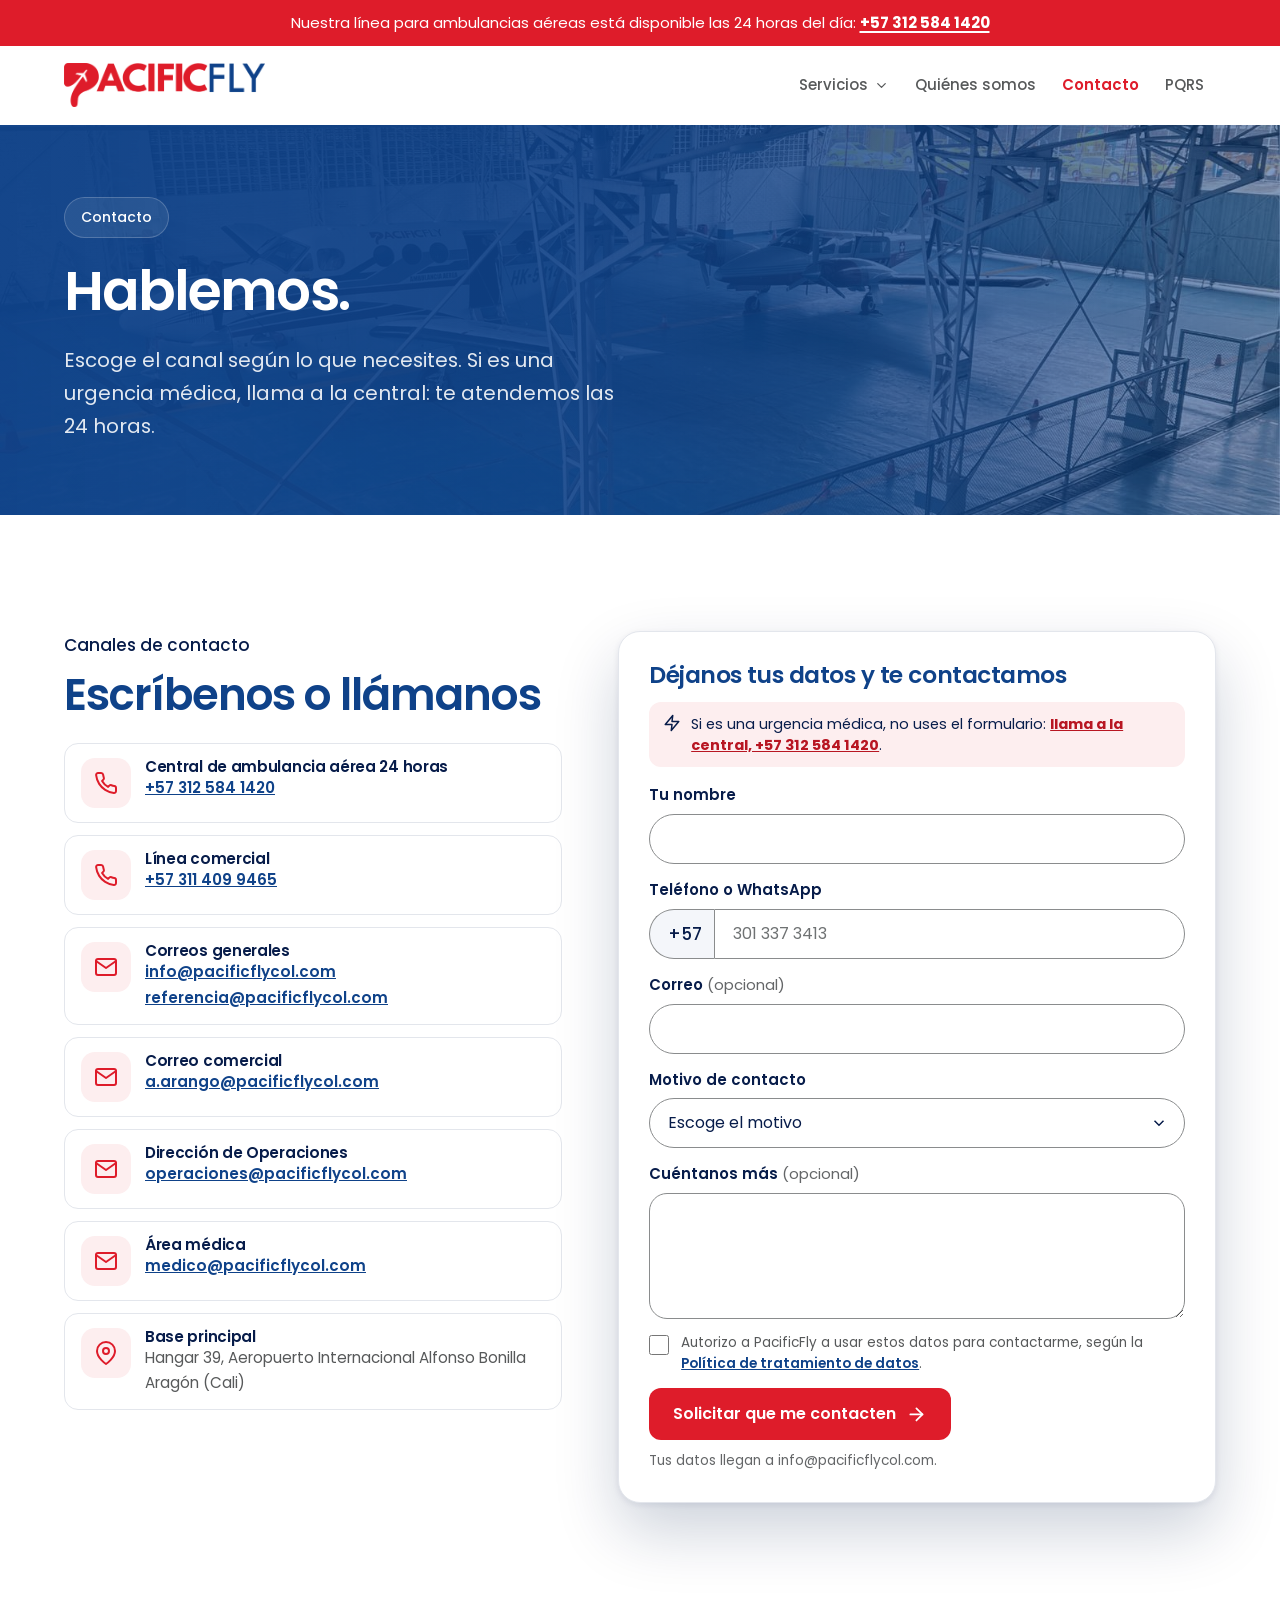
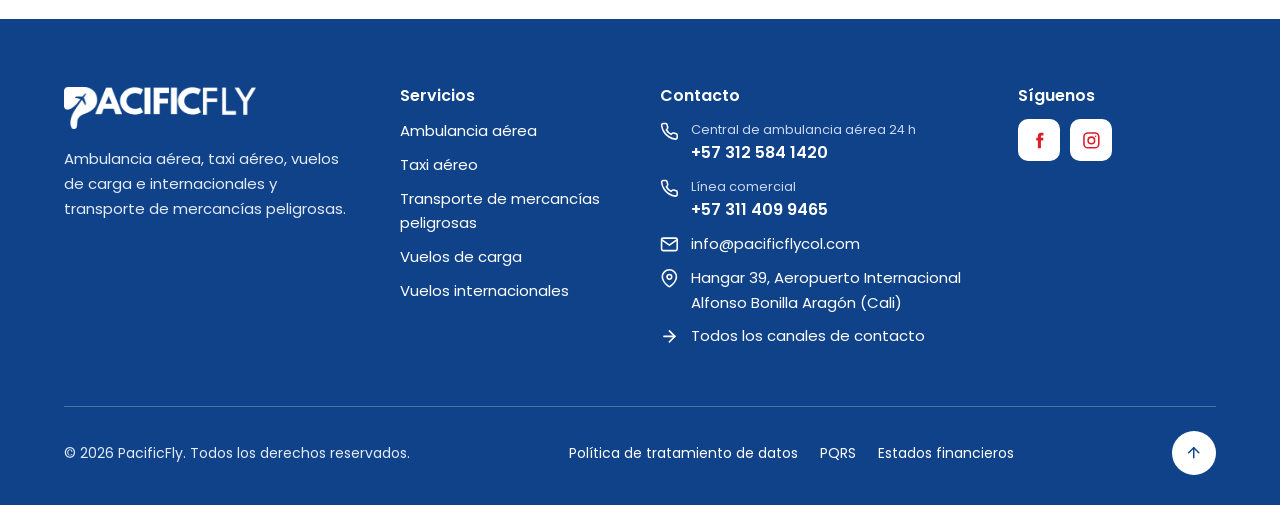
==== commit 2850439a: "PQRS: botón en el menú y formulario de peticiones, quejas y reclamos Botón PQRS junto a Contacto (me" ====
--- a/contacto.html
+++ b/contacto.html
@@ -2,6 +2,13 @@
 <html lang="es-CO">
 <head>
 <meta charset="utf-8">
+<!-- Google Tag Manager -->
+<script>(function(w,d,s,l,i){w[l]=w[l]||[];w[l].push({'gtm.start':
+new Date().getTime(),event:'gtm.js'});var f=d.getElementsByTagName(s)[0],
+j=d.createElement(s),dl=l!='dataLayer'?'&l='+l:'';j.async=true;j.src=
+'https://www.googletagmanager.com/gtm.js?id='+i+dl;f.parentNode.insertBefore(j,f);
+})(window,document,'script','dataLayer','GTM-M5Q6JZFH');</script>
+<!-- End Google Tag Manager -->
 <meta name="viewport" content="width=device-width, initial-scale=1, viewport-fit=cover">
 <title>Contacto | PacificFly</title>
 <meta name="description" content="Canales de contacto de PacificFly: central de ambulancia aérea 24 horas, línea comercial, correos por área y formulario para que te contactemos.">
@@ -11,6 +18,10 @@
 <script>document.documentElement.classList.add('js')</script>
 </head>
 <body>
+<!-- Google Tag Manager (noscript) -->
+<noscript><iframe src="https://www.googletagmanager.com/ns.html?id=GTM-M5Q6JZFH"
+height="0" width="0" style="display:none;visibility:hidden"></iframe></noscript>
+<!-- End Google Tag Manager (noscript) -->
 <script src="assets/iconos.js"></script>
 
 <a class="saltar" href="#contenido">Saltar al contenido</a>
@@ -37,6 +48,7 @@
       </div>
       <a href="index.html#nosotros">Quiénes somos</a>
       <a href="contacto.html" aria-current="page">Contacto</a>
+      <a href="pqrs.html">PQRS</a>
     </nav>
     <button class="menu-btn" type="button" aria-expanded="false" aria-controls="menu-movil" aria-label="Abrir menú"><svg class="icono"><use href="#i-menu"/></svg></button>
   </div>
@@ -50,6 +62,7 @@
       <a href="vuelos-internacionales.html">Vuelos internacionales</a>
       <a href="index.html#nosotros">Quiénes somos</a>
       <a href="contacto.html" aria-current="page">Contacto</a>
+      <a href="pqrs.html">PQRS</a>
     </nav>
   </div>
 </header>
@@ -85,7 +98,7 @@
       <div class="contacto__form revelar">
         <h2 id="form-titulo">Déjanos tus datos y te contactamos</h2>
         <p class="form__aviso"><svg class="icono"><use href="#i-rayo"/></svg><span>Si es una urgencia médica, no uses el formulario: <a href="tel:+573125841420">llama a la central, +57 312 584 1420</a>.</span></p>
-        <form id="form-contacto" action="https://formsubmit.co/info@pacificflycol.com" method="POST" data-envio="https://formsubmit.co/ajax/info@pacificflycol.com" novalidate aria-labelledby="form-titulo">
+        <form id="form-contacto" action="https://formsubmit.co/a.arango@pacificflycol.com" method="POST" data-envio="https://formsubmit.co/ajax/a.arango@pacificflycol.com" novalidate aria-labelledby="form-titulo">
           <input type="hidden" name="_subject" value="Contacto desde la página web">
           <input type="hidden" name="_template" value="table">
           <input type="text" name="_honey" class="sr-only" tabindex="-1" autocomplete="off" aria-hidden="true">
@@ -174,6 +187,7 @@
       <p>© <span id="anio">2026</span> PacificFly. Todos los derechos reservados.</p>
       <nav class="pie__legal" aria-label="Información legal">
         <a href="politica-de-datos.html">Política de tratamiento de datos</a>
+        <a href="pqrs.html">PQRS</a>
         <a href="#">Estados financieros</a>
       </nav>
       <a class="subir" href="#inicio" aria-label="Volver arriba"><svg class="icono"><use href="#i-arriba"/></svg></a>
--- a/assets/estilos.css
+++ b/assets/estilos.css
@@ -178,6 +178,46 @@
 .contacto__form{padding:30px;border-radius:22px;background:#fff;border:1px solid var(--gris-linea);box-shadow:var(--sombra-alta)}
 .contacto__form h2{font-size:1.45rem}
 .contacto__form .form__aviso{margin-top:14px}
+
+/* Formulario PQRS (página PQRS): reutiliza el formulario de contacto y suma lo propio */
+.pqrs__in{max-width:880px}
+.form__nota{margin-top:16px;font-size:.875rem;color:var(--gris-2)}
+.obligatorio{color:#B0102A;font-weight:700}
+.formulario--dos{grid-template-columns:1fr 1fr;gap:16px 18px}
+.campo--ancho{grid-column:1/-1}
+.formulario--dos .campo{align-content:start}
+.campo__ayuda{font-size:.85rem;line-height:1.45;color:var(--gris-2)}
+.campo__pie{display:flex;flex-wrap:wrap;justify-content:space-between;gap:4px 16px}
+.campo__contador{margin-left:auto;font-size:.85rem;color:var(--gris-2);font-variant-numeric:tabular-nums;white-space:nowrap}
+.control--amplia{min-height:190px}
+.trampa{position:absolute;left:-10000px;top:auto;width:1px;height:1px;overflow:hidden}
+.archivos{position:relative;display:flex;flex-wrap:wrap;align-items:center;gap:10px 16px;padding:14px 16px;border:1.5px dashed var(--gris-borde);border-radius:18px;background:var(--fondo)}
+.archivos__input{position:absolute;width:1px;height:1px;opacity:0;overflow:hidden}
+.archivos__boton{display:inline-flex;align-items:center;gap:8px;min-height:44px;padding:0 18px;border-radius:999px;border:1.5px solid var(--azul);background:#fff;color:var(--azul);font-size:.9375rem;font-weight:600;cursor:pointer}
+.archivos__boton:hover{background:var(--gris-50)}
+.archivos__input:focus-visible+.archivos__boton{outline:none;box-shadow:0 0 0 4px rgba(15,66,137,.25)}
+.archivos__input[aria-invalid="true"]+.archivos__boton{border-color:var(--rojo)}
+.archivos .campo__ayuda{flex:1 1 260px}
+.archivos__lista{display:grid;gap:8px}
+.archivos__lista li{display:flex;align-items:center;gap:10px;padding:10px 14px;border-radius:12px;border:1px solid var(--gris-linea);background:#fff;font-size:.9rem}
+.archivos__nombre{flex:1;min-width:0;color:var(--navy);font-weight:500;overflow-wrap:anywhere}
+.archivos__peso{flex:none;color:var(--gris-2);font-variant-numeric:tabular-nums}
+.archivos__quitar{flex:none;min-height:36px;padding:0 12px;border-radius:999px;border:1px solid var(--gris-linea);background:#fff;color:#B0102A;font:inherit;font-size:.85rem;font-weight:600;cursor:pointer}
+.archivos__quitar:hover{background:var(--rojo-tinte)}
+.archivos__quitar:focus-visible{outline:none;box-shadow:0 0 0 4px rgba(15,66,137,.25)}
+.pqrs__datos{padding:14px 16px;border-radius:14px;background:var(--fondo);border:1px solid var(--gris-linea);font-size:.85rem;line-height:1.5}
+.pqrs__datos summary{color:var(--azul);font-weight:600;cursor:pointer}
+.pqrs__datos dl{margin:10px 0 0}
+.pqrs__datos dl div{padding:8px 0;border-top:1px solid var(--gris-linea)}
+.pqrs__datos dt{color:var(--navy);font-weight:600}
+.pqrs__datos dd{margin:2px 0 0;overflow-wrap:anywhere}
+.pqrs__datos a{color:var(--azul);font-weight:600}
+.pqrs-ok p+p{margin-top:8px}
+.pqrs-ok__titulo{font-weight:600;font-size:1.05rem}
+.pqrs-radicado{display:inline-block;padding:2px 10px;border-radius:8px;background:#fff;border:1px solid #9FD6B9;color:#0B5E35;font-size:1.15rem;letter-spacing:.02em;user-select:all;-webkit-user-select:all}
+.pqrs-copiar{margin-left:6px;color:#0B5E35;font-size:.9rem}
+.pqrs-ok__nota{font-size:.875rem}
+@media (max-width:760px){.formulario--dos{grid-template-columns:1fr}}
 
 /* Política de tratamiento de datos */
 .legal__in{display:grid;grid-template-columns:260px 1fr;gap:64px;align-items:start}
